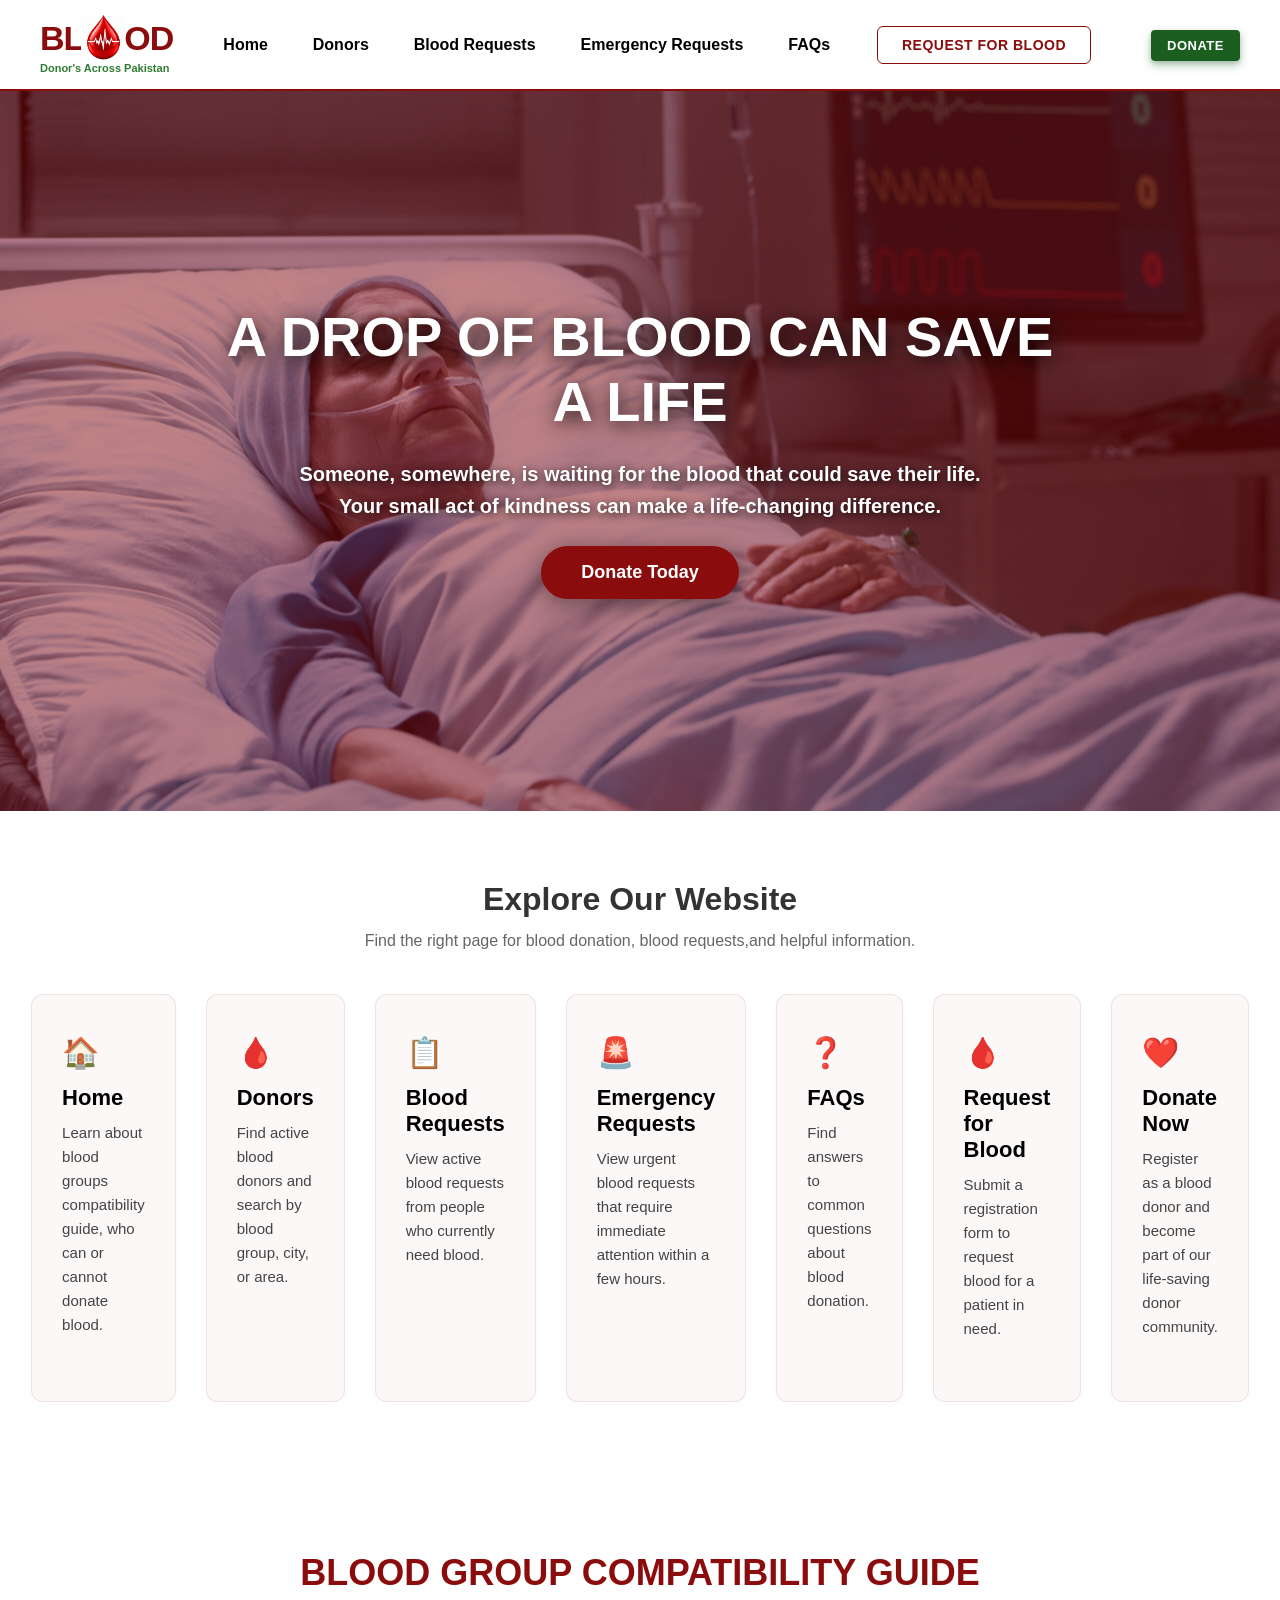
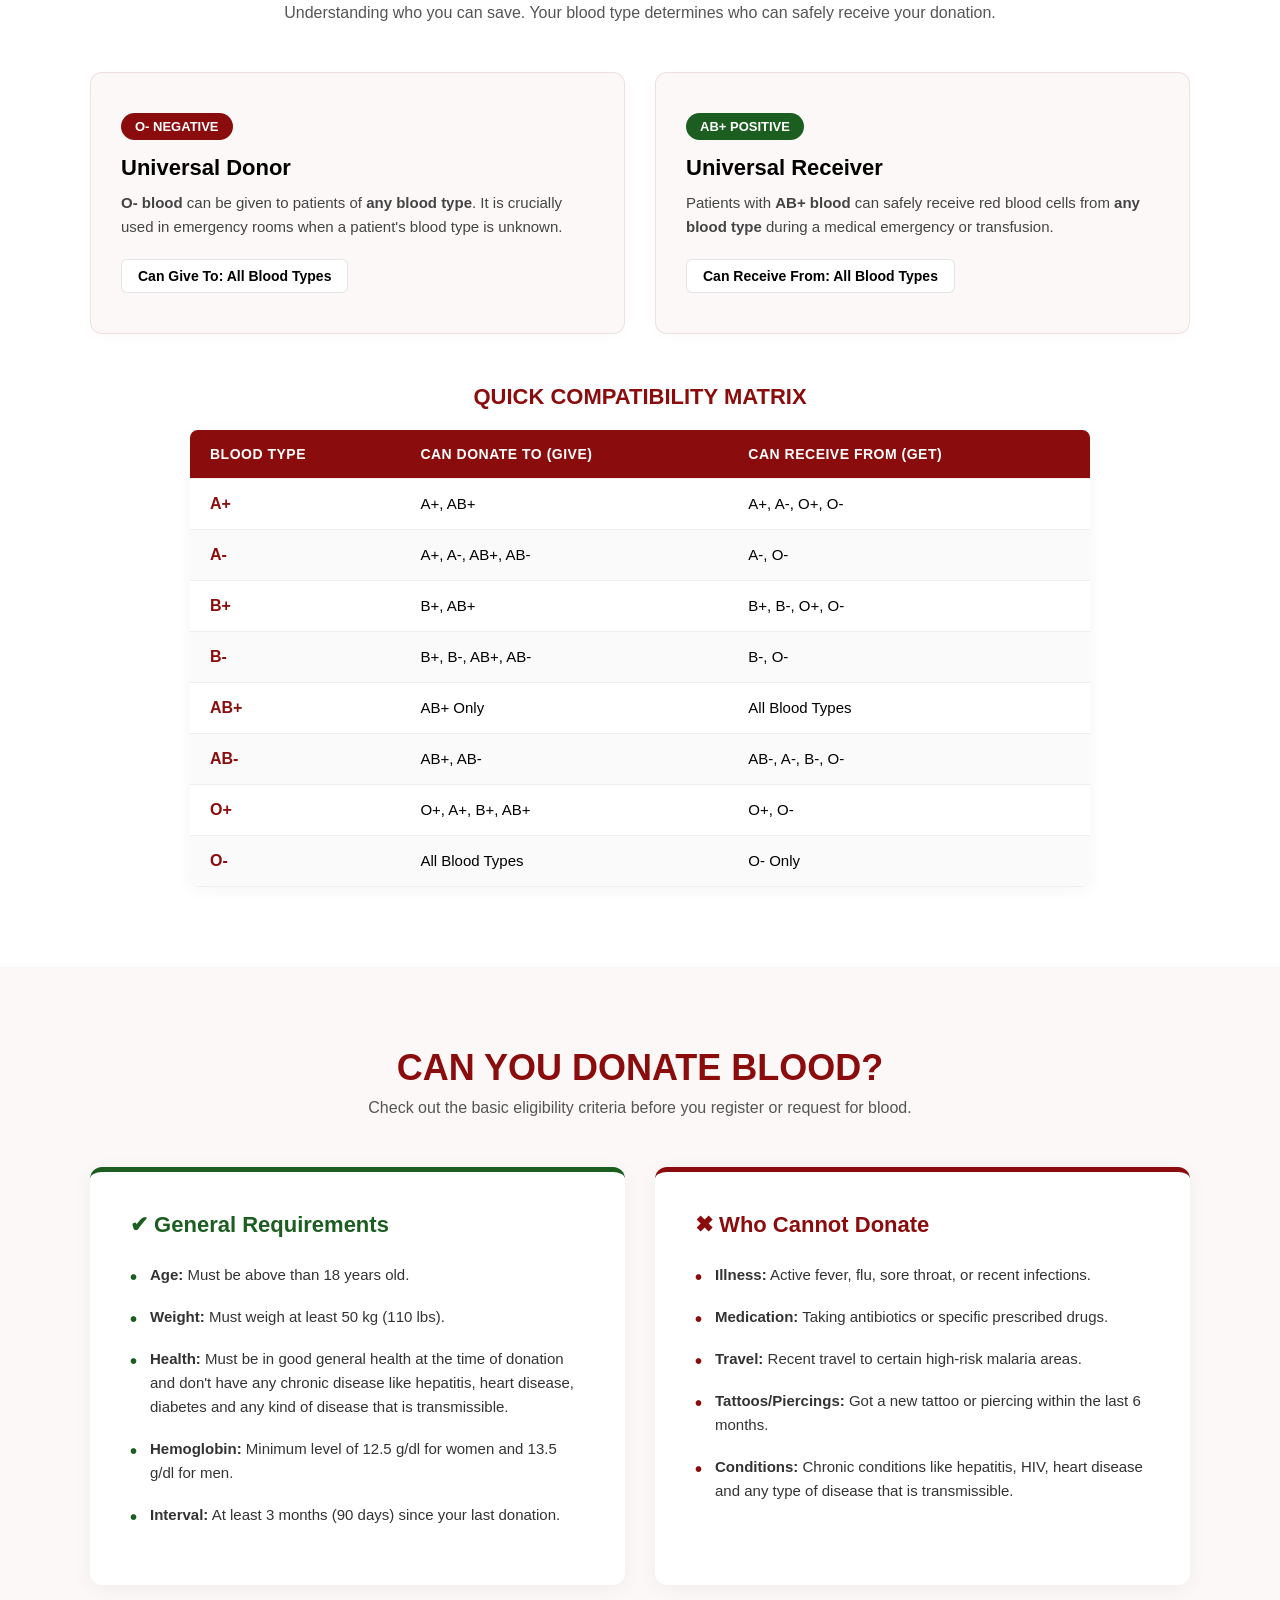
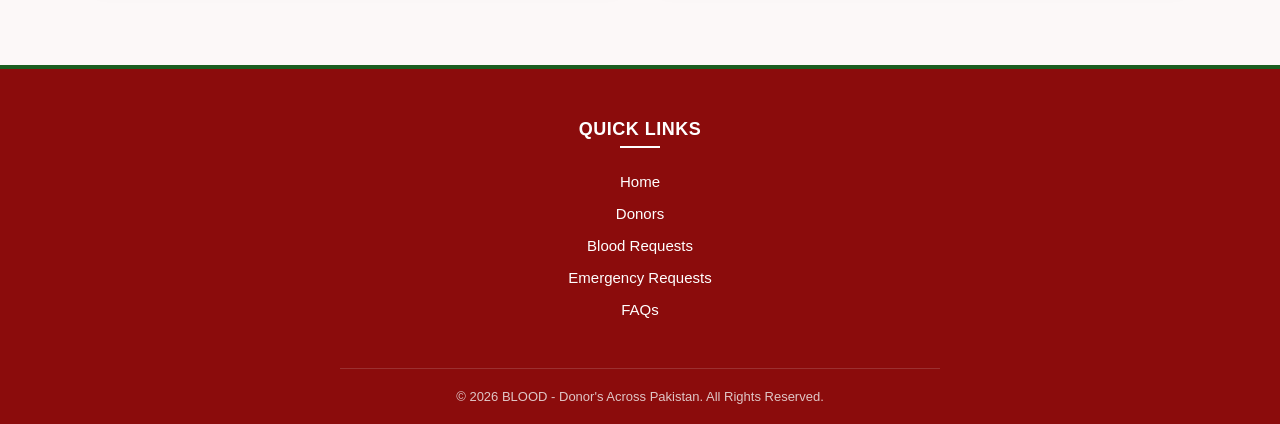
==== html/index.html @ d10504c7 "Initial commit" ====
<!DOCTYPE html>
<html lang="en">
<head>
    <meta charset="UTF-8">
    <meta name="viewport" content="width=device-width, initial-scale=1.0">
    <title>Blood Donor Finder</title>
    <link rel="stylesheet" href="../css/style.css">
</head>
<body>
    <header>
        <nav>
        <div class="logo">
        <h1 class="logo-text">BL<img src="../assets/logo.png" alt="O">OD</h1>
        <h5>Donor's Across Pakistan</h5>
        </div>
        <ul class="nav-links">
        <li><a href="index.html">Home</a></li>
        <li><a href="donors.html">Donors</a></li>
        <li><a href="blood-requests.html">Blood Requests</a></li>
        <li><a href="emergency-requests.html">Emergency Requests</a></li>
        <li><a href="faqs.html">FAQs</a></li>
        <li><a href="request-for-blood.html" class="request-btn">Request for Blood</a></li>
        <li><a href="donate.html" class="donate-btn">DONATE</a></li>
        </ul>
        </nav>
    </header>

    <!-- Hero Section -->
    <section class="hero">
        <div class="hero-content">
        <h1>A DROP OF BLOOD CAN SAVE A LIFE</h1>
        <p>Someone, somewhere, is waiting for the blood that could save their life. Your small act of kindness can make a life-changing difference.</p>
        <a href="donate.html" class="btn">Donate Today</a>
        </div>
    </section>

    <!-- Website Guide Section -->
    <section class="website-guide">
    <div class="guide-heading">
        <h2>Explore Our Website</h2>
        <p>Find the right page for blood donation, blood requests,and helpful information.</p>
    </div>
    <div class="guide-grid">
        <!-- Home -->
        <div class="guide-card">
            <div class="guide-icon">🏠</div>
            <h3>Home</h3>
            <p>Learn about blood groups compatibility guide, who can or cannot donate blood.</p>
        </div>
        <!-- Donors -->
        <div class="guide-card">
            <div class="guide-icon">🩸</div>
            <h3>Donors</h3>
            <p>Find active blood donors and search by blood group, city, or area.</p>
        </div>
        <!-- Blood Requests -->
        <div class="guide-card">
            <div class="guide-icon">📋</div>
            <h3>Blood Requests</h3>
            <p> View active blood requests from people who currently need blood.</p>
        </div>
        <!-- Emergency Requests -->
        <div class="guide-card emergency-guide-card">
            <div class="guide-icon">🚨</div>
            <h3>Emergency Requests</h3>
            <p>View urgent blood requests that require immediate attention within a few hours.</p>
        </div>
        <!-- FAQs -->
        <div class="guide-card">
            <div class="guide-icon">❓</div>
            <h3>FAQs</h3>
            <p>Find answers to common questions about blood donation.</p>
        </div>
        <!-- Request Blood -->
        <div class="guide-card">
            <div class="guide-icon">🩸</div>
            <h3>Request for Blood</h3>
            <p> Submit a registration form to request blood for a patient in need.</p>
        </div>
        <!-- Donate -->
        <div class="guide-card">
            <div class="guide-icon">❤️</div>
            <h3>Donate Now</h3>
            <p>Register as a blood donor and become part of our life-saving donor community.
            </p>
        </div>
    </div>
    </section>

    <!-- Blood Group Guide Section -->
    <section class="blood-guide-section">
        <div class="section-container">
        <h2 class="section-title">Blood Group Compatibility Guide</h2>
        <p class="section-subtitle">Understanding who you can save. Your blood type determines who can safely receive your donation.</p>

        <div class="guide-grid">
        <!-- Card 1: Universal Donors -->
        <div class="guide-card universal-donor">
        <div class="badge">O- Negative</div>
            <h3>Universal Donor</h3>
            <p><strong>O- blood</strong> can be given to patients of <strong>any blood type</strong>. It is crucially used in emergency rooms when a patient's blood type is unknown.</p>
            <div class="compatibility-tags">
            <span>Can Give To: All Blood Types</span>
        </div>
        </div>

        <!-- Card 2: Universal Receivers -->
        <div class="guide-card universal-receiver">
        <div class="badge">AB+ Positive</div>
            <h3>Universal Receiver</h3>
            <p>Patients with <strong>AB+ blood</strong> can safely receive red blood cells from <strong>any blood type</strong> during a medical emergency or transfusion.</p>
            <div class="compatibility-tags">
            <span>Can Receive From: All Blood Types</span>
            </div>
        </div>
        </div>

        <!-- Comprehensive Quick Compatibility Table -->
        <div class="table-wrapper">
            <h3>Quick Compatibility Matrix</h3>
            <table class="compatibility-table">
            <thead>
            <tr>
            <th>Blood Type</th>
            <th>Can Donate To (Give)</th>
            <th>Can Receive From (Get)</th>
            </tr>
            </thead>
            <tbody>
            <tr>
            <td><strong>A+</strong></td>
            <td>A+, AB+</td>
            <td>A+, A-, O+, O-</td>
            </tr>
            <tr>
            <td><strong>A-</strong></td>
            <td>A+, A-, AB+, AB-</td>
            <td>A-, O-</td>
            </tr>
            <tr>
            <td><strong>B+</strong></td>
            <td>B+, AB+</td>
            <td>B+, B-, O+, O-</td>
            </tr>
            <tr>
            <td><strong>B-</strong></td>
            <td>B+, B-, AB+, AB-</td>
            <td>B-, O-</td>
            </tr>
            <tr>
            <td><strong>AB+</strong></td>
            <td>AB+ Only</td>
            <td>All Blood Types</td>
            </tr>
            <tr>
            <td><strong>AB-</strong></td>
            <td>AB+, AB-</td>
            <td>AB-, A-, B-, O-</td>
            </tr>
            <tr>
                        <td><strong>O+</strong></td>
                        <td>O+, A+, B+, AB+</td>
                        <td>O+, O-</td>
                    </tr>
                    <tr>
                        <td><strong>O-</strong></td>
                        <td>All Blood Types</td>
                        <td>O- Only</td>
                    </tr>
                </tbody>
            </table>
        </div>
    </div>
</section>


    <!-- Eligibility Criteria Section -->
<section class="eligibility-section">
    <div class="section-container">
        <h2 class="section-title">Can You Donate Blood?</h2>
        <p class="section-subtitle">Check out the basic eligibility criteria before you register or request for blood.</p>

        <div class="criteria-grid">
        <div class="criteria-card pass">
            <h3>✔ General Requirements</h3>
            <ul>
                <li><strong>Age:</strong> Must be above than 18 years old.</li>
                <li><strong>Weight:</strong> Must weigh at least 50 kg (110 lbs).</li>
                <li><strong>Health:</strong> Must be in good general health at the time of donation and don't have any chronic disease like hepatitis, heart disease, diabetes and any kind of disease that is transmissible.</li>
                <li><strong>Hemoglobin:</strong> Minimum level of 12.5 g/dl for women and 13.5 g/dl for men.</li>
                <li><strong>Interval:</strong> At least 3 months (90 days) since your last donation.</li>
            </ul>
        </div>

            <!-- Box 2: Temporary/Permanent Restrictions -->
        <div class="criteria-card fail">
            <h3>✖ Who Cannot Donate</h3>
            <ul>
                <li><strong>Illness:</strong> Active fever, flu, sore throat, or recent infections.</li>
                <li><strong>Medication:</strong> Taking antibiotics or specific prescribed drugs.</li>
                <li><strong>Travel:</strong> Recent travel to certain high-risk malaria areas.</li>
                <li><strong>Tattoos/Piercings:</strong> Got a new tattoo or piercing within the last 6 months.</li>
                <li><strong>Conditions:</strong> Chronic conditions like hepatitis, HIV, heart disease and any type of disease that is transmissible.</li>
            </ul>
        </div>
        </div>
    </div>
</section>

<!-- Footer Section -->
<footer class="site-footer">
    <div class="footer-container">

        <!-- Column 2: Navigation Features List -->
        <div class="footer-col links-list">
            <h3>Quick Links</h3>
            <ul>
                <li><a href="index.html">Home</a></li>
                <li><a href="donors.html">Donors</a></li>
                <li><a href="blood-requests.html">Blood Requests</a></li>
                <li><a href="emergency-request.html">Emergency Requests</a></li>
                <li><a href="faqs.html">FAQs</a></li>
            </ul>
        </div>
    </div>

    <!-- Bottom Copyright Bar -->
    <div class="footer-bottom">
        <p>&copy; 2026 BLOOD - Donor's Across Pakistan. All Rights Reserved.</p>
    </div>
</footer>
</body>
</html>
---- css/style.css ----
/*======================================================  
   Home Page (Index.Html) CSS Styling
 =======================================================
 */
* {
    box-sizing: border-box;
}
* {
    margin: 0;
    padding: 0;
    box-sizing: border-box;
    font-family: 'Segoe UI', Tahoma, Geneva, Verdana, sans-serif;
}

/*================ Navbar Container ================= */
nav {
    display: flex;
    justify-content: space-between;
    align-items: center;
    padding: 15px 40px;
    background-color: #ffffff;
    border-bottom: 2px solid #8b0c0c; 
}

/* Integrated Drop-Logo Layout */
.logo {
    display: flex;
    flex-direction: column;
    align-items: flex-start;
}
.logo-text {
    display: flex;
    align-items: center;
    font-size: 34px;
    font-weight: 900;
    color: #8b0c0c;
    line-height: 1;
    letter-spacing: -1px;
}
.logo-text img {
    height: 45px; 
    width: auto;
    margin: 0 -2px; 
}
.logo h5 {
    font-size: 11px;
    color: #2e7d32; 
    font-weight: bold;
    margin-top: 2px;
}
.nav-links {
    display: flex;
    align-items: center;
    list-style: none;
    gap: 45px; 
    margin-left: 50px; 
    margin-right: 0;
    width: 100%;
}
.nav-links li:nth-child(5) {
    margin-right: 0px; 
}
.nav-links li:nth-child(6) {
    margin-right: 15px; 
    margin-left: auto;
}
.nav-links li a {
    text-decoration: none !important; 
    color: #000000 !important;        
    font-weight: 700 !important;     
    font-size: 16px;
    text-transform: capitalize;
    transition: color 0.2s ease;
}
.nav-links li a:hover {
    color: #8b0c0c !important;
}
.nav-links li a.request-btn {
    color: #8b0c0c !important; 
    border: 1px solid #8b0c0c !important;
    padding: 10px 24px;
    border-radius: 6px;
    font-weight: 800 !important;
    font-size: 14px;
    text-transform: uppercase; 
    letter-spacing: 0.5px;
    background-color: transparent;
    transition: background-color 0.2s, color 0.2s;
}
.nav-links li a.request-btn:hover {
    background-color: #8b0c0c !important;
    color: #ffffff !important;
}
.nav-links li a.donate-btn {
    color: #ffffff !important; 
    background-color: #1b5e20 !important; 
    padding: 8px 16px;
    border-radius: 4px;
    font-size: 13px;
    text-transform: uppercase;
    letter-spacing: 0.5px;
    box-shadow: 0 4px 10px rgba(27, 94, 32, 0.35), 0 2px 4px rgba(0, 0, 0, 0.12);
    transition: background-color 0.2s, transform 0.2s, box-shadow 0.2s;
}
.nav-links li a.donate-btn:hover {
    background-color: #0d3c12 !important; 
    transform: translateY(-1px);          
    box-shadow: 0 6px 14px rgba(27, 94, 32, 0.45);
}

/* ============ Hero Interface Context ==============*/
.hero {
    position: relative;
    min-height: 80vh;
    display: flex;
    justify-content: center;
    align-items: center;
    text-align: center;
    background-image: linear-gradient(rgba(139, 12, 12, 0.5), rgba(139, 12, 12, 0.5)), url('../assets/image.jpg');
    background-size: cover;
    background-position: center;
    padding: 40px;
}
.hero-content {
    max-width: 850px;
    display: flex;
    flex-direction: column;
    align-items: center;
    gap: 24px;
}
.hero-content h1 {
    font-size: 56px;
    font-weight: 900;
    color: #ffffff;
    text-transform: uppercase;
    text-shadow: 2px 4px 20px rgba(0, 0, 0, 0.9);
}
.hero-content p {
    font-size: 20px;
    font-weight: bold;
    color: #ffffff;
    max-width: 700px;
    line-height: 1.6;
    text-shadow: 1px 2px 10px rgba(0, 0, 0, 0.9);
}
.hero-content .btn {
    text-decoration: none !important;
    color: #ffffff !important;
    background-color: #8b0c0c !important;
    padding: 16px 40px;
    border-radius: 30px;
    font-weight: 900;
    font-size: 18px;
    box-shadow: 0 4px 25px rgba(0, 0, 0, 0.4);
    transition: transform 0.2s, background-color 0.2s;
}
.hero-content .btn:hover {
    background-color: #610505 !important;
    transform: translateY(-2px);
}

/* ========= ====== Website Guide Section =============== */
.website-guide {
    width: 100%;
    max-width: 1100px;
    margin: 70px auto;
    padding: 0 20px;
}
.guide-heading {
    text-align: center;
    margin-bottom: 40px;
}
.guide-heading h2 {
    font-size: 32px;
    margin-bottom: 10px;
    color: #333;
}
.guide-heading p {
    font-size: 16px;
    color: #666;
    max-width: 650px;
    margin: 0 auto;
    line-height: 1.6;
}
.guide-grid {
    display: grid;
    grid-template-columns: repeat(3, 1fr);
    gap: 22px;
}
/* Individual Card */
.guide-card {
    background-color: white;
    border: 1px solid #e8e8e8;
    border-top: 4px solid #c62828;
    border-radius: 8px;
    padding: 25px 22px;
    text-align: center;
    min-height: 210px;

    transition: 0.3s ease;
}
.guide-card:hover {
    transform: translateY(-5px);
    box-shadow: 0 8px 20px rgba(0, 0, 0, 0.08);
}
.guide-icon {
    font-size: 30px;
    margin-bottom: 12px;
}
.guide-card h3 {
    font-size: 20px;
    color: #333;
    margin-bottom: 12px;
}
.guide-card p {
    font-size: 14px;
    color: #666;
    line-height: 1.6;
    margin: 0;
}

.emergency-guide-card {
    border-top-color: #d32f2f;
}
@media (max-width: 900px) {
    .guide-grid {
        grid-template-columns: repeat(2, 1fr);
    }
}
@media (max-width: 600px) {
    .guide-grid {
        grid-template-columns: 1fr;
    }
    .guide-heading h2 {
        font-size: 27px;
    }
}

/* ============== BLOOD GROUP GUIDE SECTION ============== */
.blood-guide-section {
    background-color: #ffffff;
    padding: 80px 40px;
    text-align: center;
}
.guide-grid {
    display: flex;
    gap: 30px;
    margin-bottom: 50px;
    justify-content: center;
}
.guide-card {
    background: #fcf8f8; 
    flex: 1;
    padding: 40px 30px;
    border-radius: 12px;
    text-align: left;
    position: relative;
    border: 1px solid rgba(139, 12, 12, 0.1);
    box-shadow: 0 4px 15px rgba(0, 0, 0, 0.02);
}
.guide-card h3 {
    font-size: 22px;
    font-weight: 800;
    color: #000000;
    margin: 15px 0 10px 0;
}
.guide-card p {
    font-size: 15px;
    color: #444444;
    line-height: 1.6;
    margin-bottom: 20px;
}
.guide-card .badge {
    display: inline-block;
    padding: 6px 14px;
    font-size: 13px;
    font-weight: 700;
    border-radius: 20px;
    text-transform: uppercase;
}
.universal-donor .badge {
    background-color: #8b0c0c;
    color: #ffffff;
}
.universal-receiver .badge {
    background-color: #1b5e20;
    color: #ffffff;
}
.compatibility-tags span {
    display: inline-block;
    font-size: 14px;
    font-weight: 700;
    color: #000000;
    background-color: #ffffff;
    padding: 8px 16px;
    border-radius: 6px;
    border: 1px solid rgba(0,0,0,0.1);
}

/*=============== COMPATIBILITY TABLE ================ */
.table-wrapper {
    max-width: 900px;
    margin: 0 auto;
    text-align: left;
}
.table-wrapper h3 {
    font-size: 22px;
    font-weight: 800;
    color: #8b0c0c;
    margin-bottom: 20px;
    text-transform: uppercase;
    text-align: center;
}
.compatibility-table {
    width: 100%;
    border-collapse: collapse;
    background: #ffffff;
    border-radius: 8px;
    overflow: hidden;
    box-shadow: 0 4px 20px rgba(0, 0, 0, 0.04);
}
.compatibility-table th, 
.compatibility-table td {
    padding: 16px 20px;
    text-align: left;
    font-size: 15px;
}
.compatibility-table th {
    background-color: #8b0c0c; 
    color: #ffffff;
    font-weight: 700;
    text-transform: uppercase;
    font-size: 14px;
    letter-spacing: 0.5px;
}
.compatibility-table tr {
    border-bottom: 1px solid #eeeeee;
}
.compatibility-table tr:nth-child(even) {
    background-color: #fafafa;
}
.compatibility-table td strong {
    color: #8b0c0c;
    font-size: 16px;
}
/* Responsive breakpoint for small screens */
@media (max-width: 768px) {
    .guide-grid {
        flex-direction: column;
    }
    .compatibility-table th, 
    .compatibility-table td {
        padding: 12px 10px;
        font-size: 14px;
    }
}

/*============= ELIGIBILITY CRITERIA SECTION =============*/
.eligibility-section {
    background-color: #fcf8f8; 
    padding: 80px 40px;
    text-align: center;
}
.section-container {
    max-width: 1100px;
    margin: 0 auto;
}
.section-title {
    font-size: 36px;
    font-weight: 900;
    color: #8b0c0c; 
    text-transform: uppercase;
    margin-bottom: 10px;
}
.section-subtitle {
    font-size: 16px;
    color: #555555;
    margin-bottom: 50px;
    font-weight: 500;
}
.criteria-grid {
    display: flex;
    gap: 30px;
    justify-content: center;
}
.criteria-card {
    background: #ffffff;
    flex: 1;
    padding: 40px;
    border-radius: 12px;
    text-align: left;
    box-shadow: 0 4px 20px rgba(0, 0, 0, 0.05);
    transition: transform 0.3s ease;
}
.criteria-card:hover {
    transform: translateY(-5px); 
}
.criteria-card h3 {
    font-size: 22px;
    font-weight: 800;
    margin-bottom: 25px;
}
.criteria-card ul {
    list-style: none; 
}
.criteria-card li {
    font-size: 15px;
    color: #333333;
    line-height: 1.6;
    margin-bottom: 18px;
    padding-left: 20px;
    position: relative;
}

/* =============="Who Can Donate" Card =============== */
.criteria-card.pass {
    border-top: 5px solid #1b5e20;
}
.criteria-card.pass h3 {
    color: #1b5e20;
}
.criteria-card.pass li::before {
    content: "•";
    color: #1b5e20;
    font-weight: bold;
    font-size: 20px;
    position: absolute;
    left: 0;
    top: -2px;
}

/* =============== "Who Cannot Donate" Card ============ */
.criteria-card.fail {
    border-top: 5px solid #8b0c0c; 
}
.criteria-card.fail h3 {
    color: #8b0c0c;
}
.criteria-card.fail li::before {
    content: "•";
    color: #8b0c0c; 
    font-weight: bold;
    font-size: 20px;
    position: absolute;
    left: 0;
    top: -2px;
}

/* Responsive design for smaller tablets or mobile screens */
@media (max-width: 768px) {
    .criteria-grid {
        flex-direction: column; 
    }
}

/* =================== FOOTER SECTION =================== */
.site-footer {
    background-color: #8b0c0c; 
    color: #ffffff;
    padding: 50px 40px 20px 40px;
    border-top: 4px solid #1b5e20; 
    text-align: center; 
}
.footer-container {
    max-width: 600px; 
    margin: 0 auto;
    display: flex;
    justify-content: center; 
}
.footer-col {
    width: 100%;
}
.footer-col h3 {
    font-size: 18px;
    font-weight: 800;
    color: #ffffff;
    text-transform: uppercase;
    letter-spacing: 0.5px;
    margin-bottom: 25px;
    display: inline-block;
    position: relative;
    padding-bottom: 8px;
}
.footer-col h3::after {
    content: '';
    position: absolute;
    left: 50%;
    bottom: 0;
    transform: translateX(-50%); 
    width: 40px;
    height: 2px;
    background-color: #ffffff; 
}
.footer-col ul {
    list-style: none;
    padding: 0;
}
.footer-col ul li {
    margin-bottom: 14px;
}
.footer-col ul li a {
    text-decoration: none !important;
    color: #ffffff !important; 
    font-size: 15px;
    font-weight: 500 !important; 
    transition: color 0.2s ease, transform 0.2s ease;
    display: inline-block;
}
.footer-col ul li a:hover {
    color: #ffe082 !important; 
    transform: translateY(-2px); 
}

/*================== Bottom Copyright Bar ============== */
.footer-bottom {
    max-width: 600px;
    margin: 35px auto 0 auto;
    padding-top: 20px;
    border-top: 1px solid rgba(255, 255, 255, 0.15); /* Soft transparent white separator line */
    text-align: center;
}
.footer-bottom p {
    font-size: 13px;
    color: #f5f5f5;
    opacity: 0.8;
}

/*=======================================================
    FAQ Page (faqs.html) CSS Styling
 ========================================================
  */
.faq-section {
  font-family: 'Segoe UI', Tahoma, Geneva, Verdana, sans-serif;
  background-color: #fcf9f9;
  padding: 60px 20px;
  color: #333333;
}
.faq-container {
  max-width: 800px;
  margin: 0 auto;
}
.faq-title {
  text-align: center;
  font-size: 2.2rem;
  color: #2c3e50;
  margin-bottom: 10px;
}
.faq-title span {
  color: #d9383a; 
}
.faq-subtitle {
  text-align: center;
  color: #7f8c8d;
  margin-bottom: 40px;
  font-size: 1.1rem;
}
.faq-item {
  background-color: #ffffff;
  border: 1px solid #eaeaea;
  border-radius: 8px;
  margin-bottom: 15px;
  box-shadow: 0 4px 6px rgba(0, 0, 0, 0.02);
  overflow: hidden;
  transition: border-color 0.3s ease;
}
.faq-item[open] {
  border-color: #d9383a;
}
.faq-question {
  padding: 20px;
  font-size: 1.1rem;
  font-weight: 600;
  color: #2c3e50;
  cursor: pointer;
  list-style: none; 
  display: flex;
  justify-content: space-between;
  align-items: center;
}
.faq-question::after {
  content: '+';
  font-size: 1.5rem;
  color: #d9383a;
  transition: transform 0.2s ease;
}
/* Turns '+' into '−' when opened */
.faq-item[open] .faq-question::after {
  content: '−';
}
.faq-question:hover {
  background-color: #fff5f5; 
}

/* ================== Answer Body ================== */
.faq-answer {
  padding: 0 20px 20px 20px;
  line-height: 1.6;
  color: #555555;
  border-top: 1px solid #f9f9f9;
  animation: slideDown 0.3s ease-out;
}
/* Simple Animation for Open Action */
@keyframes slideDown {
  from {
    opacity: 0;
    transform: translateY(-5px);
  }
  to {
    opacity: 1;
    transform: translateY(0);
  }
}

/*========================================================
    Active Donors Page (donors.html) CSS STYLING
 =========================================================
 */
.donors-section {
  font-family: 'Segoe UI', Tahoma, Geneva, Verdana, sans-serif;
  background-color: #fcf9f9;
  padding: 60px 20px;
  color: #000000;
}
.donors-container {
  max-width: 1000px;
  margin: 0 auto;
}
.donors-title {
  text-align: center;
  font-size: 2.2rem;
  color: #000000;
  margin-bottom: 10px;
}
.donors-title span {
  color: #8b0c0c; 
}
.donors-subtitle {
  text-align: center;
  color: #7f8c8d;
  margin-bottom: 40px;
}
.search-panel {
  background: white;
  padding: 15px;
  border-radius: 50px; 
  box-shadow: 0 6px 20px rgba(217, 56, 58, 0.08);
  margin-bottom: 50px;
  border: 1px solid #eaeaea;
}
.search-input-wrapper {
  display: flex;
  align-items: center;
  gap: 10px;
  width: 100%;
}
.search-input-wrapper input {
  flex: 1;
  border: none;
  padding: 15px 25px;
  font-size: 1.1rem;
  outline: none;
  color: #000000;
  background: transparent;
}
.search-input-wrapper input::placeholder {
  color: #a0a0a0;
}
.search-btn {
  background-color: #8b0c0c;
  color: white;
  border: none;
  padding: 14px 35px;
  font-size: 1rem;
  font-weight: bold;
  border-radius: 30px;
  cursor: pointer;
  transition: background-color 0.2s, transform 0.1s;
}
.search-btn:hover {
  background-color: #bf1c1c; 
}
.search-btn:active {
  transform: scale(0.98);
}
.verification-note {
    margin: 20px 0;
    padding: 15px 18px;
    background: #fff8e1;
    border-left: 4px solid #d4a017;
    border-radius: 6px;
    font-size: 14px;
    line-height: 1.6;
}
.donors-grid {
  display: grid;
  grid-template-columns: repeat(3, 1fr);
  gap: 25px;
  min-height: 200px; 
}
.donors-container {
    width: 100%;
    max-width: 1100px;
    margin: 0 auto;
}
.donor-card {
  background: white;
  border: 2px solid #eaeaea;
  border-radius: 12px;
  padding: 20px;
  box-shadow: 0 8px 24px rgba(217, 56, 58, 0.12);
  display: flex;
  flex-direction: column;
  transition: transform 0.2s, box-shadow 0.2s;
  border-left: 6px solid #d9383a;
}
.donor-card:hover {
  transform: translateY(-4px);
  box-shadow: 0 8px 20px rgba(217, 56, 58, 0.08);
}
.donor-card h3 {
    margin: 0 0 12px;
    font-size: 1.3rem;
    color: #000;
    font-weight: 700;
}
.donor-card p {
    margin: 2px 0;
    font-size: 0.95rem;
    color: #0e0d0d;
    line-height: 1.4;
}
.donor-card strong {
    color: #0e0e0e;
}
.donor-status {
    display: inline-block;
    margin-left: 5px;
    padding: 4px 9px;
    border-radius: 5px;
    font-size: 0.85rem;
    font-weight: bold;
}
.verified {
    color: green;
    background: #e8f5e9;
}
.unverified {
    color: #b71c1c;
    background: #ffebee;
}
@media (max-width: 900px) {
    .donors-grid {
        grid-template-columns: repeat(2, 1fr);
    }
}
@media (max-width: 600px) {
    .donors-grid {
        grid-template-columns: 1fr;
    }
}

/*=======================================================
   Blood Requests Page (blood-requests.html) CSS Styling
 ========================================================
  */
.requests-section {
  font-family: 'Segoe UI', Tahoma, Geneva, Verdana, sans-serif;
  background-color: #fcf9f9;
  padding: 60px 20px;
  color: #000000;
}
.requests-container {
  max-width: 1100px;
  margin: 0 auto;
}
.requests-title {
  text-align: center;
  font-size: 2.2rem;
  color: #000000;
  margin-bottom: 10px;
}
.requests-title span {
  color: #8b0c0c; 
}
.requests-subtitle {
  text-align: center;
  color: #1f1d1d;
  margin-bottom: 50px; 
  font-size: 1.1rem;
}
.requests-grid {
  display: grid;
  grid-template-columns: repeat(auto-fill, minmax(300px, 1fr));
  gap: 25px;
  min-height: 200px; 
}
.request-card {
  background: white;
  border: 1px solid #eaeaea;
  border-left: 5px solid #d9383a; 
  border-radius: 8px;
  padding: 25px;
  box-shadow: 0 4px 12px rgba(0, 0, 0, 0.03);
  display: flex;
  flex-direction: column;
  transition: transform 0.2s, box-shadow 0.2s;
  position: relative;
}
.request-card:hover {
  transform: translateY(-4px);
  box-shadow: 0 8px 20px rgba(217, 56, 58, 0.1);
}
.request-card-header {
  display: flex;
  justify-content: space-between;
  align-items: center;
  margin-bottom: 15px;
}
.request-blood-badge {
  background-color: #d9383a;
  color: white;
  font-weight: bold;
  font-size: 1.3rem;
  padding: 6px 15px;
  border-radius: 6px;
}
.request-urgency-badge {
  background-color: #fff0f0;
  color: #d9383a;
  font-size: 0.8rem;
  font-weight: bold;
  text-transform: uppercase;
  padding: 4px 10px;
  border-radius: 4px;
  letter-spacing: 0.5px;
}
.patient-name {
  font-size: 1.3rem;
  color: #2c3e50;
  margin: 0 0 15px 0;
  font-weight: 700;
}
.request-details {
  margin: 6px 0;
  font-size: 0.95rem;
  color: #555;
  line-height: 1.5;
}
.request-details strong {
  color: #2c3e50;
}
.donate-now-btn {
  display: block;
  text-align: center;
  background-color: #2c3e50;
  color: white;
  text-decoration: none;
  padding: 12px;
  border-radius: 6px;
  font-weight: bold;
  font-size: 1rem;
  margin-top: 20px;
  border: none;
  cursor: pointer;
  transition: background-color 0.2s;
}
.donate-now-btn:hover {
  background-color: #1a252f;
}

/*========================================================
  Emergency Requests (emergency-requests.html)CSS Styling
 =========================================================
  */
.emergency-section {
  font-family: 'Segoe UI', Tahoma, Geneva, Verdana, sans-serif;
  background-color: #fff8f8; 
  padding: 60px 20px;
  color: #333;
}
.emergency-container {
  max-width: 1100px;
  margin: 0 auto;
}
.emergency-title {
  text-align: center;
  font-size: 2.2rem;
  color: #000000;
  margin-bottom: 10px;
}
.emergency-title span {
  color: #d9383a;
}
.emergency-subtitle {
  text-align: center;
  color: #1f1d1d;
  margin-bottom: 50px;
  font-size: 1.1rem;
}
.emergency-grid {
  display: grid;
  grid-template-columns: repeat(auto-fill, minmax(300px, 1fr));
  gap: 25px;
}
.emergency-card {
  background: white;
  border: 2px solid #d9383a; 
  border-radius: 12px;
  padding: 25px;
  box-shadow: 0 8px 24px rgba(217, 56, 58, 0.12);
  display: flex;
  flex-direction: column;
  position: relative;
  animation: pulseBorder 2s infinite alternate; 
}
@keyframes pulseBorder {
  0% { box-shadow: 0 8px 24px rgba(217, 56, 58, 0.1); }
  100% { box-shadow: 0 8px 30px rgba(217, 56, 58, 0.25); }
}
.em-badge-wrapper {
  display: flex;
  justify-content: space-between;
  align-items: center;
  margin-bottom: 15px;
}
.em-blood-badge {
  background-color: #d9383a;
  color: white;
  font-weight: bold;
  font-size: 1.4rem;
  padding: 5px 15px;
  border-radius: 6px;
}
.em-alert-tag {
  background-color: #ff0000;
  color: white;
  font-size: 0.75rem;
  font-weight: 800;
  text-transform: uppercase;
  padding: 5px 12px;
  border-radius: 30px;
  letter-spacing: 1px;
}
.em-patient-name {
  font-size: 1.3rem;
  color: #c0392b;
  margin: 0 0 12px 0;
  font-weight: 700;
}
.em-details {
  margin: 6px 0;
  font-size: 0.95rem;
  color: #444;
}
.em-details strong {
  color: #2c3e50;
}
.em-btn {
  display: block;
  text-align: center;
  background-color: #d9383a;
  color: white;
  text-decoration: none;
  padding: 12px;
  border-radius: 6px;
  font-weight: bold;
  font-size: 1rem;
  margin-top: auto;
  border: none;
  cursor: pointer;
  transition: background 0.2s;
}
.em-btn:hover {
  background-color: #b82d2f;
}

/* ========= POP-UP NOTIFICATION SYSTEM STYLING ========== */
.notification-container {
    position: fixed;
    top: 80px;
    right: 20px;
    width: 350px;
    max-width: calc(100% - 40px);
    z-index: 9999;
}
.emergency-notification {
    position: relative;
    background-color: white;
    color: #333;
    padding: 20px;
    border-radius: 10px;
    border-left: 6px solid #d9383a;
    box-shadow: 0 8px 25px rgba(0, 0, 0, 0.2);
    font-family: 'Segoe UI', Tahoma, Geneva, Verdana, sans-serif;
    animation: notificationSlide 0.4s ease;
}
.emergency-notification h3 {
    margin: 0 30px 12px 0;
    color: #ba2e30;
    font-size: 1.2rem;
    font-weight: 700;
}
.emergency-notification p {
    margin: 7px 0;
    color: #444;
    font-size: 0.95rem;
    line-height: 1.4;
}
.close-notification {
    position: absolute;
    top: 8px;
    right: 10px;
    width: 25px;
    height: 25px;
    border: none;
    background: transparent;
    color: #555;
    font-size: 20px;
    cursor: pointer;
    display: flex;
    align-items: center;
    justify-content: center;
}
.close-notification:hover {
    color: #d9383a;
}
.view-request-btn {
    margin-top: 12px;
    padding: 8px 15px;
    border: none;
    border-radius: 5px;
    background-color: #8b0c0c;
    color: white;
    font-size: 0.9rem;
    font-weight: 600;
    cursor: pointer;
    transition: background-color 0.2s;
}
.view-request-btn:hover {
    background-color: #9b2727;
}
@keyframes notificationSlide {
    from {
        opacity: 0;
        transform: translateX(120%);
    }
    to {
        opacity: 1;
        transform: translateX(0);
    }
}

/*=======================================================
  Request for blood (request-for-blood.html) CSS Styling
 ========================================================
 */
.form-section {
  font-family: 'Segoe UI', sans-serif;
  background-color: #fcf9f9;
  padding: 50px 20px;
}
.form-container {
  max-width: 600px;
  margin: 0 auto;
  background: white;
  padding: 40px;
  border-radius: 12px;
  box-shadow: 0 4px 20px rgba(0, 0, 0, 0.05);
  border-top: 5px solid #8b0c0c;
}
.form-title {
  font-size: 2rem;
  color: #000000;
  margin-bottom: 10px;
}
.form-title span {
  color: #8b0c0c; 
}
.form-subtitle {
  color: #7f8c8d;
  margin-bottom: 30px;
  font-size: 0.95rem;
}
.blood-form {
  display: flex;
  flex-direction: column;
  gap: 20px;
}
.form-group {
  display: flex;
  flex-direction: column;
  gap: 8px;
}
.form-group label {
  font-weight: 600;
  color: #000000;
  font-size: 0.9rem;
}
.form-group input, 
.form-group select {
  padding: 12px;
  border: 1px solid #ccc;
  border-radius: 6px;
  font-size: 1rem;
  outline: none;
  transition: border-color 0.3s;
}
.form-group input:focus, 
.form-group select:focus {
  border-color: #8b0c0c;
}
.form-group {
  display: flex;
  flex-direction: column;
  gap: 8px;
}
.form-group label {
  font-weight: 600;
  color: #2c3e50;
  font-size: 0.9rem;
}
.form-group select {
  padding: 12px;
  border: 1px solid #ccc;
  border-radius: 6px;
  font-size: 1rem;
  outline: none;
  transition: border-color 0.3s;
}
.form-group select:focus {
  border-color: #8b0c0c;
}
.submit-form-btn {
  background-color: #000000;
  color: white;
  border: none;
  padding: 14px;
  font-size: 1.1rem;
  font-weight: bold;
  border-radius: 6px;
  cursor: pointer;
  transition: background 0.2s;
}
.submit-form-btn:hover {
  background-color: #8b0c0c;
}

/*========================================================
    Donor registration form (donate.html) CSS styling
 =========================================================
 */
.donor-reg-section {
  font-family: 'Segoe UI', sans-serif;
  background-color: #fcf9f9;
  padding: 50px 20px;
}
.reg-container {
  max-width: 600px;
  margin: 0 auto;
  background: white;
  padding: 40px;
  border-radius: 12px;
  box-shadow: 0 4px 20px rgba(0, 0, 0, 0.05);
  border-top: 5px solid #8b0c0c;
}
.reg-title { 
  font-size: 2rem; color: #2c3e50; margin-bottom: 5px;
}
.reg-title span { 
  color: #8b0c0c;
}
.reg-subtitle { 
  color: #7f8c8d; margin-bottom: 30px; font-size: 0.95rem; font-weight: 600; 
}
.form-group { 
  display: flex; flex-direction: column; gap: 8px; margin-bottom: 20px; 
}
.form-group label { 
  font-weight: 600; color: #2c3e50; font-size: 0.95rem; 
}
.form-group input, 
.form-group select { 
  padding: 12px; border: 1px solid #ccc; border-radius: 6px; font-size: 1rem; outline: none; 
}
.form-group input:focus, 
.form-group select:focus { 
  border-color: #8b0c0c; 
}

/* =========== Eligibility Screen Custom Addons ========== */
.eligibility-alert-box {
  background-color: #fff0f0;
  border: 1px dashed #8b0c0c;
  padding: 15px;
  border-radius: 8px;
  margin-bottom: 25px;
}
.eligibility-alert-box strong { 
  color: #8b0c0c; display: block; margin-bottom: 3px; 
}
.eligibility-alert-box p { 
  margin: 0; font-size: 0.85rem; color: #7f8c8d; 
}

.quiz-group {
  background: #fdfdfd;
  padding: 15px;
  border: 1px solid #eee;
  border-radius: 6px;
}
.radio-options { display: flex; gap: 20px; margin-top: 5px; }
.radio-options label { font-weight: 500; cursor: pointer; }

/* ============ Action Buttons Design Blueprint ========== */
.form-btn {
  width: 100%; background-color: #2c3e50; color: white; border: none;
  padding: 14px; font-size: 1.05rem; font-weight: bold; border-radius: 6px;
  cursor: pointer; transition: background 0.2s;
}
.form-btn:hover { background-color: #8b0c0c; }

.button-navigation-group { display: flex; gap: 15px; }
.btn-secondary { background-color: #7f8c8d; }
.btn-secondary:hover { background-color: #5d6768; }
.btn-submit { background-color: #8b0c0c; }
.btn-submit:hover { background-color: #6b0909; }
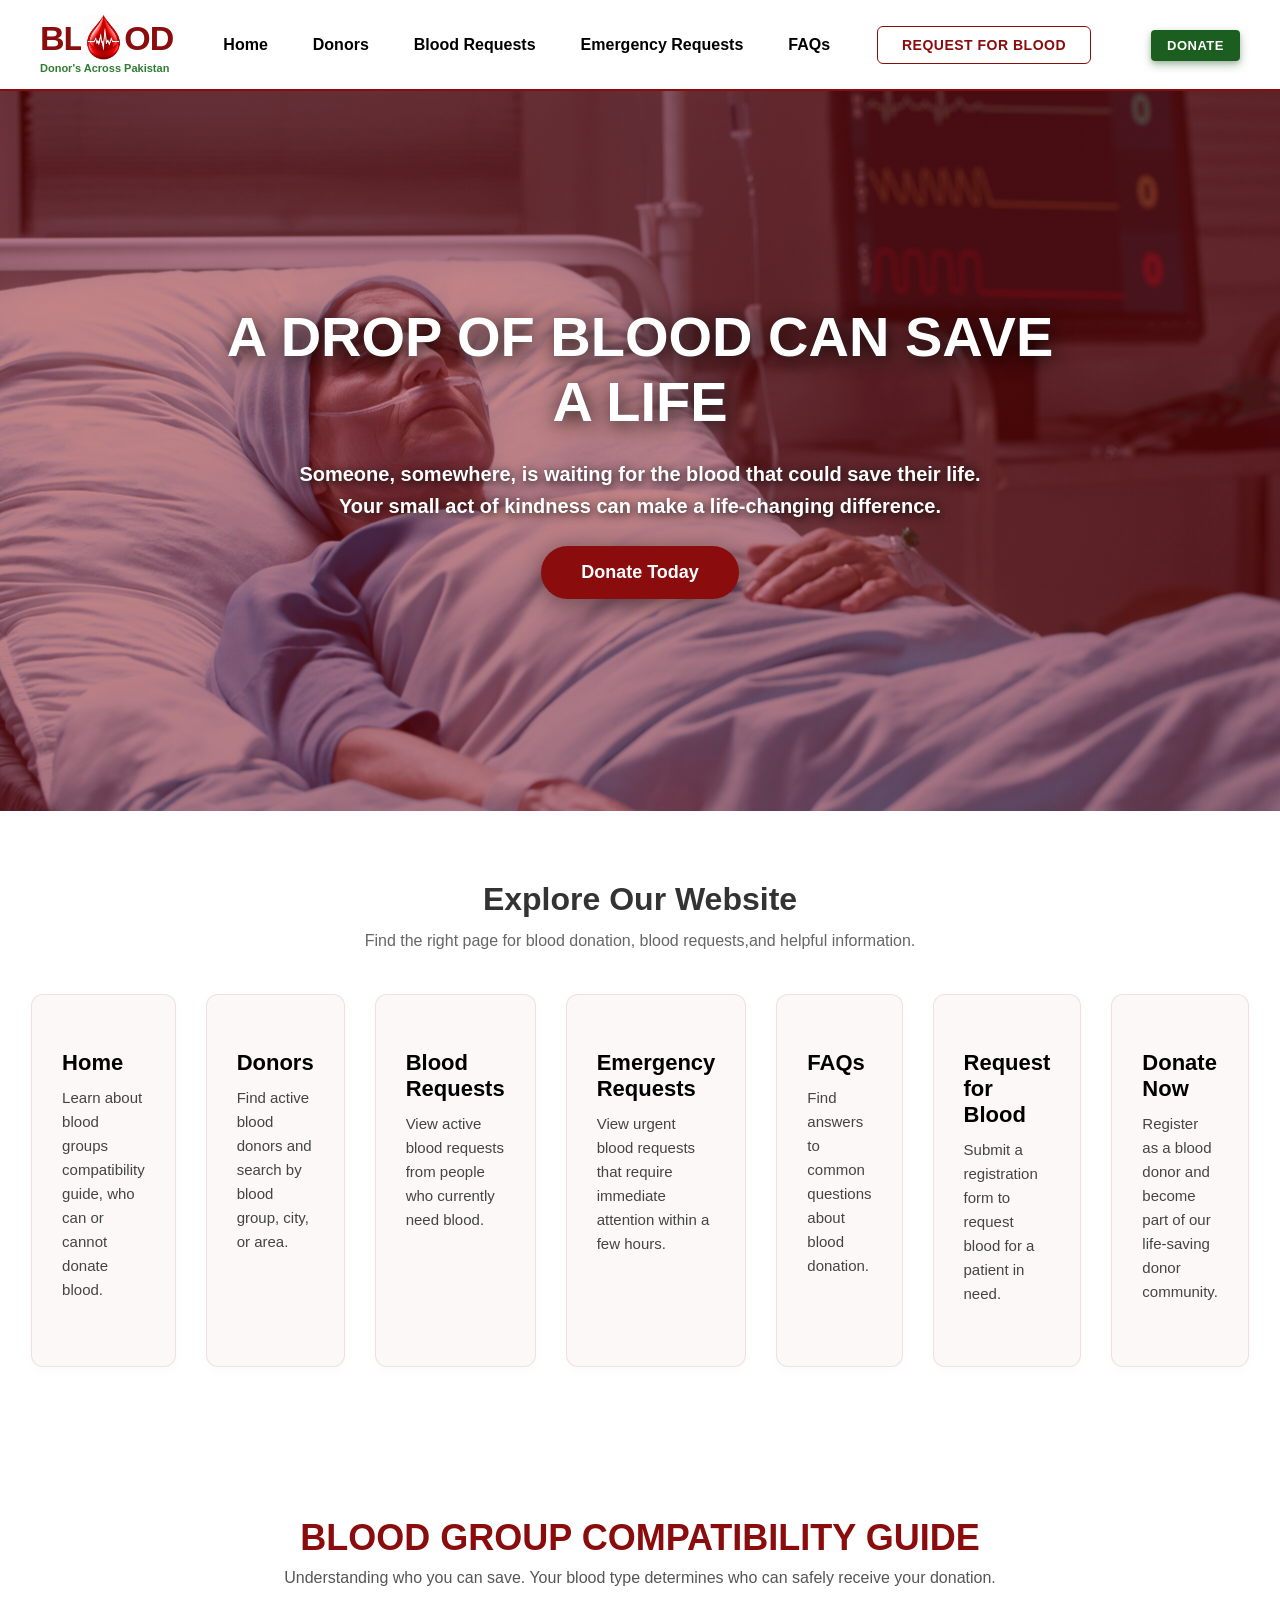
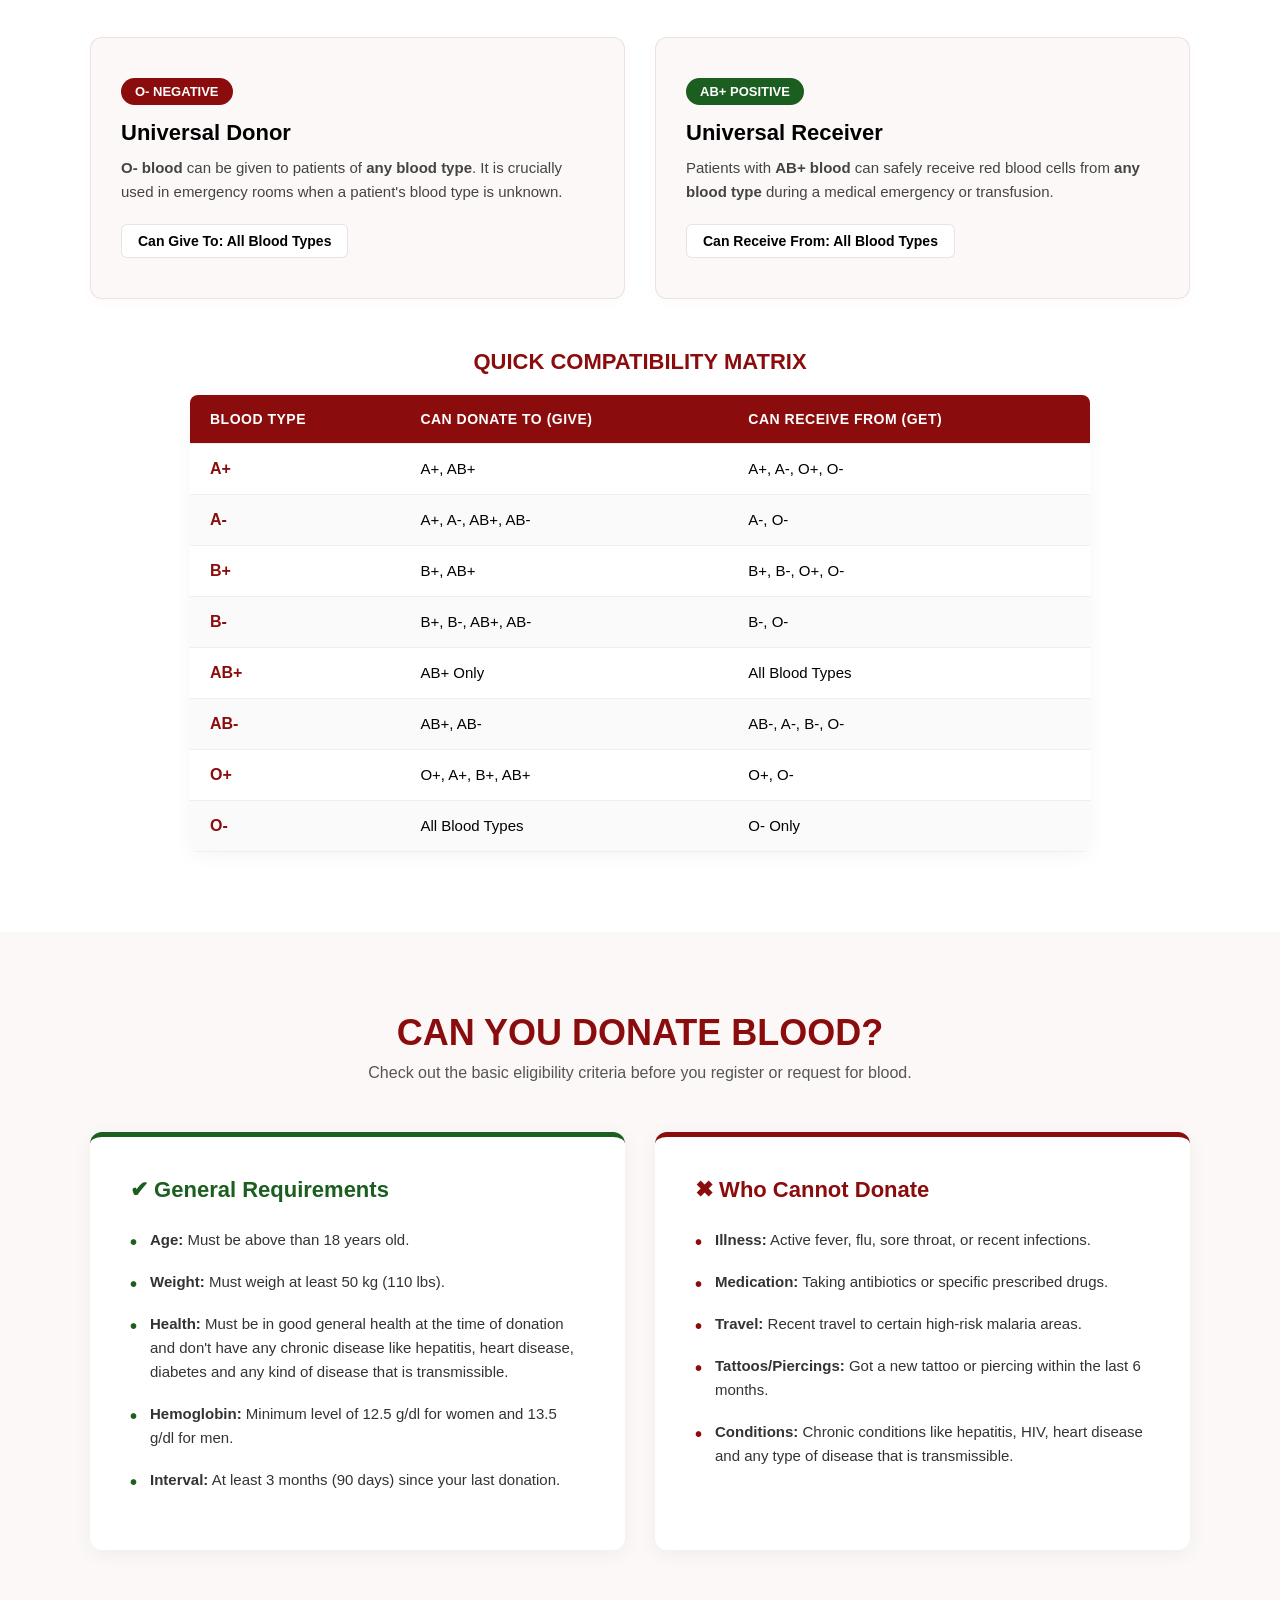
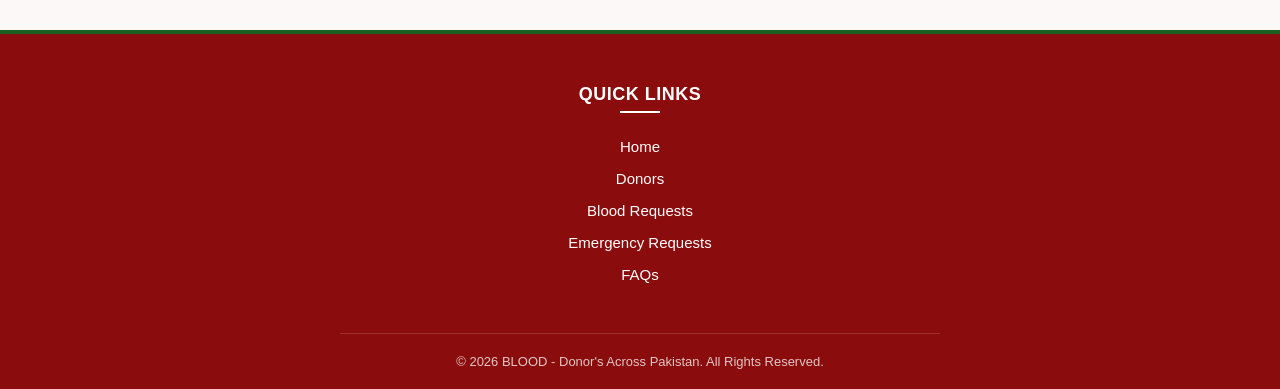
==== commit b6ecf1b6: "Updated website guide section" ====
--- a/html/index.html
+++ b/html/index.html
@@ -4,13 +4,13 @@
     <meta charset="UTF-8">
     <meta name="viewport" content="width=device-width, initial-scale=1.0">
     <title>Blood Donor Finder</title>
-    <link rel="stylesheet" href="../css/style.css">
+    <link rel="stylesheet" href="css/style.css">
 </head>
 <body>
     <header>
         <nav>
         <div class="logo">
-        <h1 class="logo-text">BL<img src="../assets/logo.png" alt="O">OD</h1>
+        <h1 class="logo-text">BL<img src="assets/logo.png" alt="O">OD</h1>
         <h5>Donor's Across Pakistan</h5>
         </div>
         <ul class="nav-links">
@@ -43,43 +43,36 @@
     <div class="guide-grid">
         <!-- Home -->
         <div class="guide-card">
-            <div class="guide-icon">🏠</div>
             <h3>Home</h3>
             <p>Learn about blood groups compatibility guide, who can or cannot donate blood.</p>
         </div>
         <!-- Donors -->
         <div class="guide-card">
-            <div class="guide-icon">🩸</div>
             <h3>Donors</h3>
             <p>Find active blood donors and search by blood group, city, or area.</p>
         </div>
         <!-- Blood Requests -->
         <div class="guide-card">
-            <div class="guide-icon">📋</div>
             <h3>Blood Requests</h3>
             <p> View active blood requests from people who currently need blood.</p>
         </div>
         <!-- Emergency Requests -->
         <div class="guide-card emergency-guide-card">
-            <div class="guide-icon">🚨</div>
             <h3>Emergency Requests</h3>
             <p>View urgent blood requests that require immediate attention within a few hours.</p>
         </div>
         <!-- FAQs -->
         <div class="guide-card">
-            <div class="guide-icon">❓</div>
             <h3>FAQs</h3>
             <p>Find answers to common questions about blood donation.</p>
         </div>
         <!-- Request Blood -->
         <div class="guide-card">
-            <div class="guide-icon">🩸</div>
             <h3>Request for Blood</h3>
             <p> Submit a registration form to request blood for a patient in need.</p>
         </div>
         <!-- Donate -->
         <div class="guide-card">
-            <div class="guide-icon">❤️</div>
             <h3>Donate Now</h3>
             <p>Register as a blood donor and become part of our life-saving donor community.
             </p>
--- a/html/css/style.css
+++ b/html/css/style.css
@@ -0,0 +1,1226 @@
+/*======================================================  
+   Home Page (Index.Html) CSS Styling
+ =======================================================
+ */
+* {
+    box-sizing: border-box;
+}
+* {
+    margin: 0;
+    padding: 0;
+    box-sizing: border-box;
+    font-family: 'Segoe UI', Tahoma, Geneva, Verdana, sans-serif;
+}
+
+/*================ Navbar Container ================= */
+nav {
+    display: flex;
+    justify-content: space-between;
+    align-items: center;
+    padding: 15px 40px;
+    background-color: #ffffff;
+    border-bottom: 2px solid #8b0c0c; 
+}
+
+/* Integrated Drop-Logo Layout */
+.logo {
+    display: flex;
+    flex-direction: column;
+    align-items: flex-start;
+}
+.logo-text {
+    display: flex;
+    align-items: center;
+    font-size: 34px;
+    font-weight: 900;
+    color: #8b0c0c;
+    line-height: 1;
+    letter-spacing: -1px;
+}
+.logo-text img {
+    height: 45px; 
+    width: auto;
+    margin: 0 -2px; 
+}
+.logo h5 {
+    font-size: 11px;
+    color: #2e7d32; 
+    font-weight: bold;
+    margin-top: 2px;
+}
+.nav-links {
+    display: flex;
+    align-items: center;
+    list-style: none;
+    gap: 45px; 
+    margin-left: 50px; 
+    margin-right: 0;
+    width: 100%;
+}
+.nav-links li:nth-child(5) {
+    margin-right: 0px; 
+}
+.nav-links li:nth-child(6) {
+    margin-right: 15px; 
+    margin-left: auto;
+}
+.nav-links li a {
+    text-decoration: none !important; 
+    color: #000000 !important;        
+    font-weight: 700 !important;     
+    font-size: 16px;
+    text-transform: capitalize;
+    transition: color 0.2s ease;
+}
+.nav-links li a:hover {
+    color: #8b0c0c !important;
+}
+.nav-links li a.request-btn {
+    color: #8b0c0c !important; 
+    border: 1px solid #8b0c0c !important;
+    padding: 10px 24px;
+    border-radius: 6px;
+    font-weight: 800 !important;
+    font-size: 14px;
+    text-transform: uppercase; 
+    letter-spacing: 0.5px;
+    background-color: transparent;
+    transition: background-color 0.2s, color 0.2s;
+}
+.nav-links li a.request-btn:hover {
+    background-color: #8b0c0c !important;
+    color: #ffffff !important;
+}
+.nav-links li a.donate-btn {
+    color: #ffffff !important; 
+    background-color: #1b5e20 !important; 
+    padding: 8px 16px;
+    border-radius: 4px;
+    font-size: 13px;
+    text-transform: uppercase;
+    letter-spacing: 0.5px;
+    box-shadow: 0 4px 10px rgba(27, 94, 32, 0.35), 0 2px 4px rgba(0, 0, 0, 0.12);
+    transition: background-color 0.2s, transform 0.2s, box-shadow 0.2s;
+}
+.nav-links li a.donate-btn:hover {
+    background-color: #0d3c12 !important; 
+    transform: translateY(-1px);          
+    box-shadow: 0 6px 14px rgba(27, 94, 32, 0.45);
+}
+
+/* ============ Hero Interface Context ==============*/
+.hero {
+    position: relative;
+    min-height: 80vh;
+    display: flex;
+    justify-content: center;
+    align-items: center;
+    text-align: center;
+    background-image: linear-gradient(rgba(139, 12, 12, 0.5), rgba(139, 12, 12, 0.5)), url('../assets/image.jpg');
+    background-size: cover;
+    background-position: center;
+    padding: 40px;
+}
+.hero-content {
+    max-width: 850px;
+    display: flex;
+    flex-direction: column;
+    align-items: center;
+    gap: 24px;
+}
+.hero-content h1 {
+    font-size: 56px;
+    font-weight: 900;
+    color: #ffffff;
+    text-transform: uppercase;
+    text-shadow: 2px 4px 20px rgba(0, 0, 0, 0.9);
+}
+.hero-content p {
+    font-size: 20px;
+    font-weight: bold;
+    color: #ffffff;
+    max-width: 700px;
+    line-height: 1.6;
+    text-shadow: 1px 2px 10px rgba(0, 0, 0, 0.9);
+}
+.hero-content .btn {
+    text-decoration: none !important;
+    color: #ffffff !important;
+    background-color: #8b0c0c !important;
+    padding: 16px 40px;
+    border-radius: 30px;
+    font-weight: 900;
+    font-size: 18px;
+    box-shadow: 0 4px 25px rgba(0, 0, 0, 0.4);
+    transition: transform 0.2s, background-color 0.2s;
+}
+.hero-content .btn:hover {
+    background-color: #610505 !important;
+    transform: translateY(-2px);
+}
+
+/* ========= ====== Website Guide Section =============== */
+.website-guide {
+    width: 100%;
+    max-width: 1100px;
+    margin: 70px auto;
+    padding: 0 20px;
+}
+.guide-heading {
+    text-align: center;
+    margin-bottom: 40px;
+}
+.guide-heading h2 {
+    font-size: 32px;
+    margin-bottom: 10px;
+    color: #333;
+}
+.guide-heading p {
+    font-size: 16px;
+    color: #666;
+    max-width: 650px;
+    margin: 0 auto;
+    line-height: 1.6;
+}
+.guide-grid {
+    display: grid;
+    grid-template-columns: repeat(3, 1fr);
+    gap: 22px;
+}
+/* Individual Card */
+.guide-card {
+    background-color: white;
+    border: 1px solid #e8e8e8;
+    border-top: 4px solid #c62828;
+    border-radius: 8px;
+    padding: 25px 22px;
+    text-align: center;
+    min-height: 210px;
+
+    transition: 0.3s ease;
+}
+.guide-card:hover {
+    transform: translateY(-5px);
+    box-shadow: 0 8px 20px rgba(0, 0, 0, 0.08);
+}
+.guide-icon {
+    font-size: 30px;
+    margin-bottom: 12px;
+}
+.guide-card h3 {
+    font-size: 20px;
+    color: #333;
+    margin-bottom: 12px;
+}
+.guide-card p {
+    font-size: 14px;
+    color: #666;
+    line-height: 1.6;
+    margin: 0;
+}
+
+.emergency-guide-card {
+    border-top-color: #d32f2f;
+}
+@media (max-width: 900px) {
+    .guide-grid {
+        grid-template-columns: repeat(2, 1fr);
+    }
+}
+@media (max-width: 600px) {
+    .guide-grid {
+        grid-template-columns: 1fr;
+    }
+    .guide-heading h2 {
+        font-size: 27px;
+    }
+}
+
+/* ============== BLOOD GROUP GUIDE SECTION ============== */
+.blood-guide-section {
+    background-color: #ffffff;
+    padding: 80px 40px;
+    text-align: center;
+}
+.guide-grid {
+    display: flex;
+    gap: 30px;
+    margin-bottom: 50px;
+    justify-content: center;
+}
+.guide-card {
+    background: #fcf8f8; 
+    flex: 1;
+    padding: 40px 30px;
+    border-radius: 12px;
+    text-align: left;
+    position: relative;
+    border: 1px solid rgba(139, 12, 12, 0.1);
+    box-shadow: 0 4px 15px rgba(0, 0, 0, 0.02);
+}
+.guide-card h3 {
+    font-size: 22px;
+    font-weight: 800;
+    color: #000000;
+    margin: 15px 0 10px 0;
+}
+.guide-card p {
+    font-size: 15px;
+    color: #444444;
+    line-height: 1.6;
+    margin-bottom: 20px;
+}
+.guide-card .badge {
+    display: inline-block;
+    padding: 6px 14px;
+    font-size: 13px;
+    font-weight: 700;
+    border-radius: 20px;
+    text-transform: uppercase;
+}
+.universal-donor .badge {
+    background-color: #8b0c0c;
+    color: #ffffff;
+}
+.universal-receiver .badge {
+    background-color: #1b5e20;
+    color: #ffffff;
+}
+.compatibility-tags span {
+    display: inline-block;
+    font-size: 14px;
+    font-weight: 700;
+    color: #000000;
+    background-color: #ffffff;
+    padding: 8px 16px;
+    border-radius: 6px;
+    border: 1px solid rgba(0,0,0,0.1);
+}
+
+/*=============== COMPATIBILITY TABLE ================ */
+.table-wrapper {
+    max-width: 900px;
+    margin: 0 auto;
+    text-align: left;
+}
+.table-wrapper h3 {
+    font-size: 22px;
+    font-weight: 800;
+    color: #8b0c0c;
+    margin-bottom: 20px;
+    text-transform: uppercase;
+    text-align: center;
+}
+.compatibility-table {
+    width: 100%;
+    border-collapse: collapse;
+    background: #ffffff;
+    border-radius: 8px;
+    overflow: hidden;
+    box-shadow: 0 4px 20px rgba(0, 0, 0, 0.04);
+}
+.compatibility-table th, 
+.compatibility-table td {
+    padding: 16px 20px;
+    text-align: left;
+    font-size: 15px;
+}
+.compatibility-table th {
+    background-color: #8b0c0c; 
+    color: #ffffff;
+    font-weight: 700;
+    text-transform: uppercase;
+    font-size: 14px;
+    letter-spacing: 0.5px;
+}
+.compatibility-table tr {
+    border-bottom: 1px solid #eeeeee;
+}
+.compatibility-table tr:nth-child(even) {
+    background-color: #fafafa;
+}
+.compatibility-table td strong {
+    color: #8b0c0c;
+    font-size: 16px;
+}
+/* Responsive breakpoint for small screens */
+@media (max-width: 768px) {
+    .guide-grid {
+        flex-direction: column;
+    }
+    .compatibility-table th, 
+    .compatibility-table td {
+        padding: 12px 10px;
+        font-size: 14px;
+    }
+}
+
+/*============= ELIGIBILITY CRITERIA SECTION =============*/
+.eligibility-section {
+    background-color: #fcf8f8; 
+    padding: 80px 40px;
+    text-align: center;
+}
+.section-container {
+    max-width: 1100px;
+    margin: 0 auto;
+}
+.section-title {
+    font-size: 36px;
+    font-weight: 900;
+    color: #8b0c0c; 
+    text-transform: uppercase;
+    margin-bottom: 10px;
+}
+.section-subtitle {
+    font-size: 16px;
+    color: #555555;
+    margin-bottom: 50px;
+    font-weight: 500;
+}
+.criteria-grid {
+    display: flex;
+    gap: 30px;
+    justify-content: center;
+}
+.criteria-card {
+    background: #ffffff;
+    flex: 1;
+    padding: 40px;
+    border-radius: 12px;
+    text-align: left;
+    box-shadow: 0 4px 20px rgba(0, 0, 0, 0.05);
+    transition: transform 0.3s ease;
+}
+.criteria-card:hover {
+    transform: translateY(-5px); 
+}
+.criteria-card h3 {
+    font-size: 22px;
+    font-weight: 800;
+    margin-bottom: 25px;
+}
+.criteria-card ul {
+    list-style: none; 
+}
+.criteria-card li {
+    font-size: 15px;
+    color: #333333;
+    line-height: 1.6;
+    margin-bottom: 18px;
+    padding-left: 20px;
+    position: relative;
+}
+
+/* =============="Who Can Donate" Card =============== */
+.criteria-card.pass {
+    border-top: 5px solid #1b5e20;
+}
+.criteria-card.pass h3 {
+    color: #1b5e20;
+}
+.criteria-card.pass li::before {
+    content: "•";
+    color: #1b5e20;
+    font-weight: bold;
+    font-size: 20px;
+    position: absolute;
+    left: 0;
+    top: -2px;
+}
+
+/* =============== "Who Cannot Donate" Card ============ */
+.criteria-card.fail {
+    border-top: 5px solid #8b0c0c; 
+}
+.criteria-card.fail h3 {
+    color: #8b0c0c;
+}
+.criteria-card.fail li::before {
+    content: "•";
+    color: #8b0c0c; 
+    font-weight: bold;
+    font-size: 20px;
+    position: absolute;
+    left: 0;
+    top: -2px;
+}
+
+/* Responsive design for smaller tablets or mobile screens */
+@media (max-width: 768px) {
+    .criteria-grid {
+        flex-direction: column; 
+    }
+}
+
+/* =================== FOOTER SECTION =================== */
+.site-footer {
+    background-color: #8b0c0c; 
+    color: #ffffff;
+    padding: 50px 40px 20px 40px;
+    border-top: 4px solid #1b5e20; 
+    text-align: center; 
+}
+.footer-container {
+    max-width: 600px; 
+    margin: 0 auto;
+    display: flex;
+    justify-content: center; 
+}
+.footer-col {
+    width: 100%;
+}
+.footer-col h3 {
+    font-size: 18px;
+    font-weight: 800;
+    color: #ffffff;
+    text-transform: uppercase;
+    letter-spacing: 0.5px;
+    margin-bottom: 25px;
+    display: inline-block;
+    position: relative;
+    padding-bottom: 8px;
+}
+.footer-col h3::after {
+    content: '';
+    position: absolute;
+    left: 50%;
+    bottom: 0;
+    transform: translateX(-50%); 
+    width: 40px;
+    height: 2px;
+    background-color: #ffffff; 
+}
+.footer-col ul {
+    list-style: none;
+    padding: 0;
+}
+.footer-col ul li {
+    margin-bottom: 14px;
+}
+.footer-col ul li a {
+    text-decoration: none !important;
+    color: #ffffff !important; 
+    font-size: 15px;
+    font-weight: 500 !important; 
+    transition: color 0.2s ease, transform 0.2s ease;
+    display: inline-block;
+}
+.footer-col ul li a:hover {
+    color: #ffe082 !important; 
+    transform: translateY(-2px); 
+}
+
+/*================== Bottom Copyright Bar ============== */
+.footer-bottom {
+    max-width: 600px;
+    margin: 35px auto 0 auto;
+    padding-top: 20px;
+    border-top: 1px solid rgba(255, 255, 255, 0.15); /* Soft transparent white separator line */
+    text-align: center;
+}
+.footer-bottom p {
+    font-size: 13px;
+    color: #f5f5f5;
+    opacity: 0.8;
+}
+
+/*=======================================================
+    FAQ Page (faqs.html) CSS Styling
+ ========================================================
+  */
+.faq-section {
+  font-family: 'Segoe UI', Tahoma, Geneva, Verdana, sans-serif;
+  background-color: #fcf9f9;
+  padding: 60px 20px;
+  color: #333333;
+}
+.faq-container {
+  max-width: 800px;
+  margin: 0 auto;
+}
+.faq-title {
+  text-align: center;
+  font-size: 2.2rem;
+  color: #2c3e50;
+  margin-bottom: 10px;
+}
+.faq-title span {
+  color: #d9383a; 
+}
+.faq-subtitle {
+  text-align: center;
+  color: #7f8c8d;
+  margin-bottom: 40px;
+  font-size: 1.1rem;
+}
+.faq-item {
+  background-color: #ffffff;
+  border: 1px solid #eaeaea;
+  border-radius: 8px;
+  margin-bottom: 15px;
+  box-shadow: 0 4px 6px rgba(0, 0, 0, 0.02);
+  overflow: hidden;
+  transition: border-color 0.3s ease;
+}
+.faq-item[open] {
+  border-color: #d9383a;
+}
+.faq-question {
+  padding: 20px;
+  font-size: 1.1rem;
+  font-weight: 600;
+  color: #2c3e50;
+  cursor: pointer;
+  list-style: none; 
+  display: flex;
+  justify-content: space-between;
+  align-items: center;
+}
+.faq-question::after {
+  content: '+';
+  font-size: 1.5rem;
+  color: #d9383a;
+  transition: transform 0.2s ease;
+}
+/* Turns '+' into '−' when opened */
+.faq-item[open] .faq-question::after {
+  content: '−';
+}
+.faq-question:hover {
+  background-color: #fff5f5; 
+}
+
+/* ================== Answer Body ================== */
+.faq-answer {
+  padding: 0 20px 20px 20px;
+  line-height: 1.6;
+  color: #555555;
+  border-top: 1px solid #f9f9f9;
+  animation: slideDown 0.3s ease-out;
+}
+/* Simple Animation for Open Action */
+@keyframes slideDown {
+  from {
+    opacity: 0;
+    transform: translateY(-5px);
+  }
+  to {
+    opacity: 1;
+    transform: translateY(0);
+  }
+}
+
+/*========================================================
+    Active Donors Page (donors.html) CSS STYLING
+ =========================================================
+ */
+.donors-section {
+  font-family: 'Segoe UI', Tahoma, Geneva, Verdana, sans-serif;
+  background-color: #fcf9f9;
+  padding: 60px 20px;
+  color: #000000;
+}
+.donors-container {
+  max-width: 1000px;
+  margin: 0 auto;
+}
+.donors-title {
+  text-align: center;
+  font-size: 2.2rem;
+  color: #000000;
+  margin-bottom: 10px;
+}
+.donors-title span {
+  color: #8b0c0c; 
+}
+.donors-subtitle {
+  text-align: center;
+  color: #7f8c8d;
+  margin-bottom: 40px;
+}
+.search-panel {
+  background: white;
+  padding: 15px;
+  border-radius: 50px; 
+  box-shadow: 0 6px 20px rgba(217, 56, 58, 0.08);
+  margin-bottom: 50px;
+  border: 1px solid #eaeaea;
+}
+.search-input-wrapper {
+  display: flex;
+  align-items: center;
+  gap: 10px;
+  width: 100%;
+}
+.search-input-wrapper input {
+  flex: 1;
+  border: none;
+  padding: 15px 25px;
+  font-size: 1.1rem;
+  outline: none;
+  color: #000000;
+  background: transparent;
+}
+.search-input-wrapper input::placeholder {
+  color: #a0a0a0;
+}
+.search-btn {
+  background-color: #8b0c0c;
+  color: white;
+  border: none;
+  padding: 14px 35px;
+  font-size: 1rem;
+  font-weight: bold;
+  border-radius: 30px;
+  cursor: pointer;
+  transition: background-color 0.2s, transform 0.1s;
+}
+.search-btn:hover {
+  background-color: #bf1c1c; 
+}
+.search-btn:active {
+  transform: scale(0.98);
+}
+.verification-note {
+    margin: 20px 0;
+    padding: 15px 18px;
+    background: #fff8e1;
+    border-left: 4px solid #d4a017;
+    border-radius: 6px;
+    font-size: 14px;
+    line-height: 1.6;
+}
+.donors-grid {
+  display: grid;
+  grid-template-columns: repeat(3, 1fr);
+  gap: 25px;
+  min-height: 200px; 
+}
+.donors-container {
+    width: 100%;
+    max-width: 1100px;
+    margin: 0 auto;
+}
+.donor-card {
+  background: white;
+  border: 2px solid #eaeaea;
+  border-radius: 12px;
+  padding: 20px;
+  box-shadow: 0 8px 24px rgba(217, 56, 58, 0.12);
+  display: flex;
+  flex-direction: column;
+  transition: transform 0.2s, box-shadow 0.2s;
+  border-left: 6px solid #d9383a;
+}
+.donor-card:hover {
+  transform: translateY(-4px);
+  box-shadow: 0 8px 20px rgba(217, 56, 58, 0.08);
+}
+.donor-card h3 {
+    margin: 0 0 12px;
+    font-size: 1.3rem;
+    color: #000;
+    font-weight: 700;
+}
+.donor-card p {
+    margin: 2px 0;
+    font-size: 0.95rem;
+    color: #0e0d0d;
+    line-height: 1.4;
+}
+.donor-card strong {
+    color: #0e0e0e;
+}
+.donor-status {
+    display: inline-block;
+    margin-left: 5px;
+    padding: 4px 9px;
+    border-radius: 5px;
+    font-size: 0.85rem;
+    font-weight: bold;
+}
+.verified {
+    color: green;
+    background: #e8f5e9;
+}
+.unverified {
+    color: #b71c1c;
+    background: #ffebee;
+}
+@media (max-width: 900px) {
+    .donors-grid {
+        grid-template-columns: repeat(2, 1fr);
+    }
+}
+@media (max-width: 600px) {
+    .donors-grid {
+        grid-template-columns: 1fr;
+    }
+}
+
+/*=======================================================
+   Blood Requests Page (blood-requests.html) CSS Styling
+ ========================================================
+  */
+.requests-section {
+  font-family: 'Segoe UI', Tahoma, Geneva, Verdana, sans-serif;
+  background-color: #fcf9f9;
+  padding: 60px 20px;
+  color: #000000;
+}
+.requests-container {
+  max-width: 1100px;
+  margin: 0 auto;
+}
+.requests-title {
+  text-align: center;
+  font-size: 2.2rem;
+  color: #000000;
+  margin-bottom: 10px;
+}
+.requests-title span {
+  color: #8b0c0c; 
+}
+.requests-subtitle {
+  text-align: center;
+  color: #1f1d1d;
+  margin-bottom: 50px; 
+  font-size: 1.1rem;
+}
+.requests-grid {
+  display: grid;
+  grid-template-columns: repeat(auto-fill, minmax(300px, 1fr));
+  gap: 25px;
+  min-height: 200px; 
+}
+.request-card {
+  background: white;
+  border: 1px solid #eaeaea;
+  border-left: 5px solid #d9383a; 
+  border-radius: 8px;
+  padding: 25px;
+  box-shadow: 0 4px 12px rgba(0, 0, 0, 0.03);
+  display: flex;
+  flex-direction: column;
+  transition: transform 0.2s, box-shadow 0.2s;
+  position: relative;
+}
+.request-card:hover {
+  transform: translateY(-4px);
+  box-shadow: 0 8px 20px rgba(217, 56, 58, 0.1);
+}
+.request-card-header {
+  display: flex;
+  justify-content: space-between;
+  align-items: center;
+  margin-bottom: 15px;
+}
+.request-blood-badge {
+  background-color: #d9383a;
+  color: white;
+  font-weight: bold;
+  font-size: 1.3rem;
+  padding: 6px 15px;
+  border-radius: 6px;
+}
+.request-urgency-badge {
+  background-color: #fff0f0;
+  color: #d9383a;
+  font-size: 0.8rem;
+  font-weight: bold;
+  text-transform: uppercase;
+  padding: 4px 10px;
+  border-radius: 4px;
+  letter-spacing: 0.5px;
+}
+.patient-name {
+  font-size: 1.3rem;
+  color: #2c3e50;
+  margin: 0 0 15px 0;
+  font-weight: 700;
+}
+.request-details {
+  margin: 6px 0;
+  font-size: 0.95rem;
+  color: #555;
+  line-height: 1.5;
+}
+.request-details strong {
+  color: #2c3e50;
+}
+.donate-now-btn {
+  display: block;
+  text-align: center;
+  background-color: #2c3e50;
+  color: white;
+  text-decoration: none;
+  padding: 12px;
+  border-radius: 6px;
+  font-weight: bold;
+  font-size: 1rem;
+  margin-top: 20px;
+  border: none;
+  cursor: pointer;
+  transition: background-color 0.2s;
+}
+.donate-now-btn:hover {
+  background-color: #1a252f;
+}
+
+/*========================================================
+  Emergency Requests (emergency-requests.html)CSS Styling
+ =========================================================
+  */
+.emergency-section {
+  font-family: 'Segoe UI', Tahoma, Geneva, Verdana, sans-serif;
+  background-color: #fff8f8; 
+  padding: 60px 20px;
+  color: #333;
+}
+.emergency-container {
+  max-width: 1100px;
+  margin: 0 auto;
+}
+.emergency-title {
+  text-align: center;
+  font-size: 2.2rem;
+  color: #000000;
+  margin-bottom: 10px;
+}
+.emergency-title span {
+  color: #d9383a;
+}
+.emergency-subtitle {
+  text-align: center;
+  color: #1f1d1d;
+  margin-bottom: 50px;
+  font-size: 1.1rem;
+}
+.emergency-grid {
+  display: grid;
+  grid-template-columns: repeat(auto-fill, minmax(300px, 1fr));
+  gap: 25px;
+}
+.emergency-card {
+  background: white;
+  border: 2px solid #d9383a; 
+  border-radius: 12px;
+  padding: 25px;
+  box-shadow: 0 8px 24px rgba(217, 56, 58, 0.12);
+  display: flex;
+  flex-direction: column;
+  position: relative;
+  animation: pulseBorder 2s infinite alternate; 
+}
+@keyframes pulseBorder {
+  0% { box-shadow: 0 8px 24px rgba(217, 56, 58, 0.1); }
+  100% { box-shadow: 0 8px 30px rgba(217, 56, 58, 0.25); }
+}
+.em-badge-wrapper {
+  display: flex;
+  justify-content: space-between;
+  align-items: center;
+  margin-bottom: 15px;
+}
+.em-blood-badge {
+  background-color: #d9383a;
+  color: white;
+  font-weight: bold;
+  font-size: 1.4rem;
+  padding: 5px 15px;
+  border-radius: 6px;
+}
+.em-alert-tag {
+  background-color: #ff0000;
+  color: white;
+  font-size: 0.75rem;
+  font-weight: 800;
+  text-transform: uppercase;
+  padding: 5px 12px;
+  border-radius: 30px;
+  letter-spacing: 1px;
+}
+.em-patient-name {
+  font-size: 1.3rem;
+  color: #c0392b;
+  margin: 0 0 12px 0;
+  font-weight: 700;
+}
+.em-details {
+  margin: 6px 0;
+  font-size: 0.95rem;
+  color: #444;
+}
+.em-details strong {
+  color: #2c3e50;
+}
+.em-btn {
+  display: block;
+  text-align: center;
+  background-color: #d9383a;
+  color: white;
+  text-decoration: none;
+  padding: 12px;
+  border-radius: 6px;
+  font-weight: bold;
+  font-size: 1rem;
+  margin-top: auto;
+  border: none;
+  cursor: pointer;
+  transition: background 0.2s;
+}
+.em-btn:hover {
+  background-color: #b82d2f;
+}
+
+/* ========= POP-UP NOTIFICATION SYSTEM STYLING ========== */
+.notification-container {
+    position: fixed;
+    top: 80px;
+    right: 20px;
+    width: 350px;
+    max-width: calc(100% - 40px);
+    z-index: 9999;
+}
+.emergency-notification {
+    position: relative;
+    background-color: white;
+    color: #333;
+    padding: 20px;
+    border-radius: 10px;
+    border-left: 6px solid #d9383a;
+    box-shadow: 0 8px 25px rgba(0, 0, 0, 0.2);
+    font-family: 'Segoe UI', Tahoma, Geneva, Verdana, sans-serif;
+    animation: notificationSlide 0.4s ease;
+}
+.emergency-notification h3 {
+    margin: 0 30px 12px 0;
+    color: #ba2e30;
+    font-size: 1.2rem;
+    font-weight: 700;
+}
+.emergency-notification p {
+    margin: 7px 0;
+    color: #444;
+    font-size: 0.95rem;
+    line-height: 1.4;
+}
+.close-notification {
+    position: absolute;
+    top: 8px;
+    right: 10px;
+    width: 25px;
+    height: 25px;
+    border: none;
+    background: transparent;
+    color: #555;
+    font-size: 20px;
+    cursor: pointer;
+    display: flex;
+    align-items: center;
+    justify-content: center;
+}
+.close-notification:hover {
+    color: #d9383a;
+}
+.view-request-btn {
+    margin-top: 12px;
+    padding: 8px 15px;
+    border: none;
+    border-radius: 5px;
+    background-color: #8b0c0c;
+    color: white;
+    font-size: 0.9rem;
+    font-weight: 600;
+    cursor: pointer;
+    transition: background-color 0.2s;
+}
+.view-request-btn:hover {
+    background-color: #9b2727;
+}
+@keyframes notificationSlide {
+    from {
+        opacity: 0;
+        transform: translateX(120%);
+    }
+    to {
+        opacity: 1;
+        transform: translateX(0);
+    }
+}
+
+/*=======================================================
+  Request for blood (request-for-blood.html) CSS Styling
+ ========================================================
+ */
+.form-section {
+  font-family: 'Segoe UI', sans-serif;
+  background-color: #fcf9f9;
+  padding: 50px 20px;
+}
+.form-container {
+  max-width: 600px;
+  margin: 0 auto;
+  background: white;
+  padding: 40px;
+  border-radius: 12px;
+  box-shadow: 0 4px 20px rgba(0, 0, 0, 0.05);
+  border-top: 5px solid #8b0c0c;
+}
+.form-title {
+  font-size: 2rem;
+  color: #000000;
+  margin-bottom: 10px;
+}
+.form-title span {
+  color: #8b0c0c; 
+}
+.form-subtitle {
+  color: #7f8c8d;
+  margin-bottom: 30px;
+  font-size: 0.95rem;
+}
+.blood-form {
+  display: flex;
+  flex-direction: column;
+  gap: 20px;
+}
+.form-group {
+  display: flex;
+  flex-direction: column;
+  gap: 8px;
+}
+.form-group label {
+  font-weight: 600;
+  color: #000000;
+  font-size: 0.9rem;
+}
+.form-group input, 
+.form-group select {
+  padding: 12px;
+  border: 1px solid #ccc;
+  border-radius: 6px;
+  font-size: 1rem;
+  outline: none;
+  transition: border-color 0.3s;
+}
+.form-group input:focus, 
+.form-group select:focus {
+  border-color: #8b0c0c;
+}
+.form-group {
+  display: flex;
+  flex-direction: column;
+  gap: 8px;
+}
+.form-group label {
+  font-weight: 600;
+  color: #2c3e50;
+  font-size: 0.9rem;
+}
+.form-group select {
+  padding: 12px;
+  border: 1px solid #ccc;
+  border-radius: 6px;
+  font-size: 1rem;
+  outline: none;
+  transition: border-color 0.3s;
+}
+.form-group select:focus {
+  border-color: #8b0c0c;
+}
+.submit-form-btn {
+  background-color: #000000;
+  color: white;
+  border: none;
+  padding: 14px;
+  font-size: 1.1rem;
+  font-weight: bold;
+  border-radius: 6px;
+  cursor: pointer;
+  transition: background 0.2s;
+}
+.submit-form-btn:hover {
+  background-color: #8b0c0c;
+}
+
+/*========================================================
+    Donor registration form (donate.html) CSS styling
+ =========================================================
+ */
+.donor-reg-section {
+  font-family: 'Segoe UI', sans-serif;
+  background-color: #fcf9f9;
+  padding: 50px 20px;
+}
+.reg-container {
+  max-width: 600px;
+  margin: 0 auto;
+  background: white;
+  padding: 40px;
+  border-radius: 12px;
+  box-shadow: 0 4px 20px rgba(0, 0, 0, 0.05);
+  border-top: 5px solid #8b0c0c;
+}
+.reg-title { 
+  font-size: 2rem; color: #2c3e50; margin-bottom: 5px;
+}
+.reg-title span { 
+  color: #8b0c0c;
+}
+.reg-subtitle { 
+  color: #7f8c8d; margin-bottom: 30px; font-size: 0.95rem; font-weight: 600; 
+}
+.form-group { 
+  display: flex; flex-direction: column; gap: 8px; margin-bottom: 20px; 
+}
+.form-group label { 
+  font-weight: 600; color: #2c3e50; font-size: 0.95rem; 
+}
+.form-group input, 
+.form-group select { 
+  padding: 12px; border: 1px solid #ccc; border-radius: 6px; font-size: 1rem; outline: none; 
+}
+.form-group input:focus, 
+.form-group select:focus { 
+  border-color: #8b0c0c; 
+}
+
+/* =========== Eligibility Screen Custom Addons ========== */
+.eligibility-alert-box {
+  background-color: #fff0f0;
+  border: 1px dashed #8b0c0c;
+  padding: 15px;
+  border-radius: 8px;
+  margin-bottom: 25px;
+}
+.eligibility-alert-box strong { 
+  color: #8b0c0c; display: block; margin-bottom: 3px; 
+}
+.eligibility-alert-box p { 
+  margin: 0; font-size: 0.85rem; color: #7f8c8d; 
+}
+
+.quiz-group {
+  background: #fdfdfd;
+  padding: 15px;
+  border: 1px solid #eee;
+  border-radius: 6px;
+}
+.radio-options { display: flex; gap: 20px; margin-top: 5px; }
+.radio-options label { font-weight: 500; cursor: pointer; }
+
+/* ============ Action Buttons Design Blueprint ========== */
+.form-btn {
+  width: 100%; background-color: #2c3e50; color: white; border: none;
+  padding: 14px; font-size: 1.05rem; font-weight: bold; border-radius: 6px;
+  cursor: pointer; transition: background 0.2s;
+}
+.form-btn:hover { background-color: #8b0c0c; }
+
+.button-navigation-group { display: flex; gap: 15px; }
+.btn-secondary { background-color: #7f8c8d; }
+.btn-secondary:hover { background-color: #5d6768; }
+.btn-submit { background-color: #8b0c0c; }
+.btn-submit:hover { background-color: #6b0909; }
